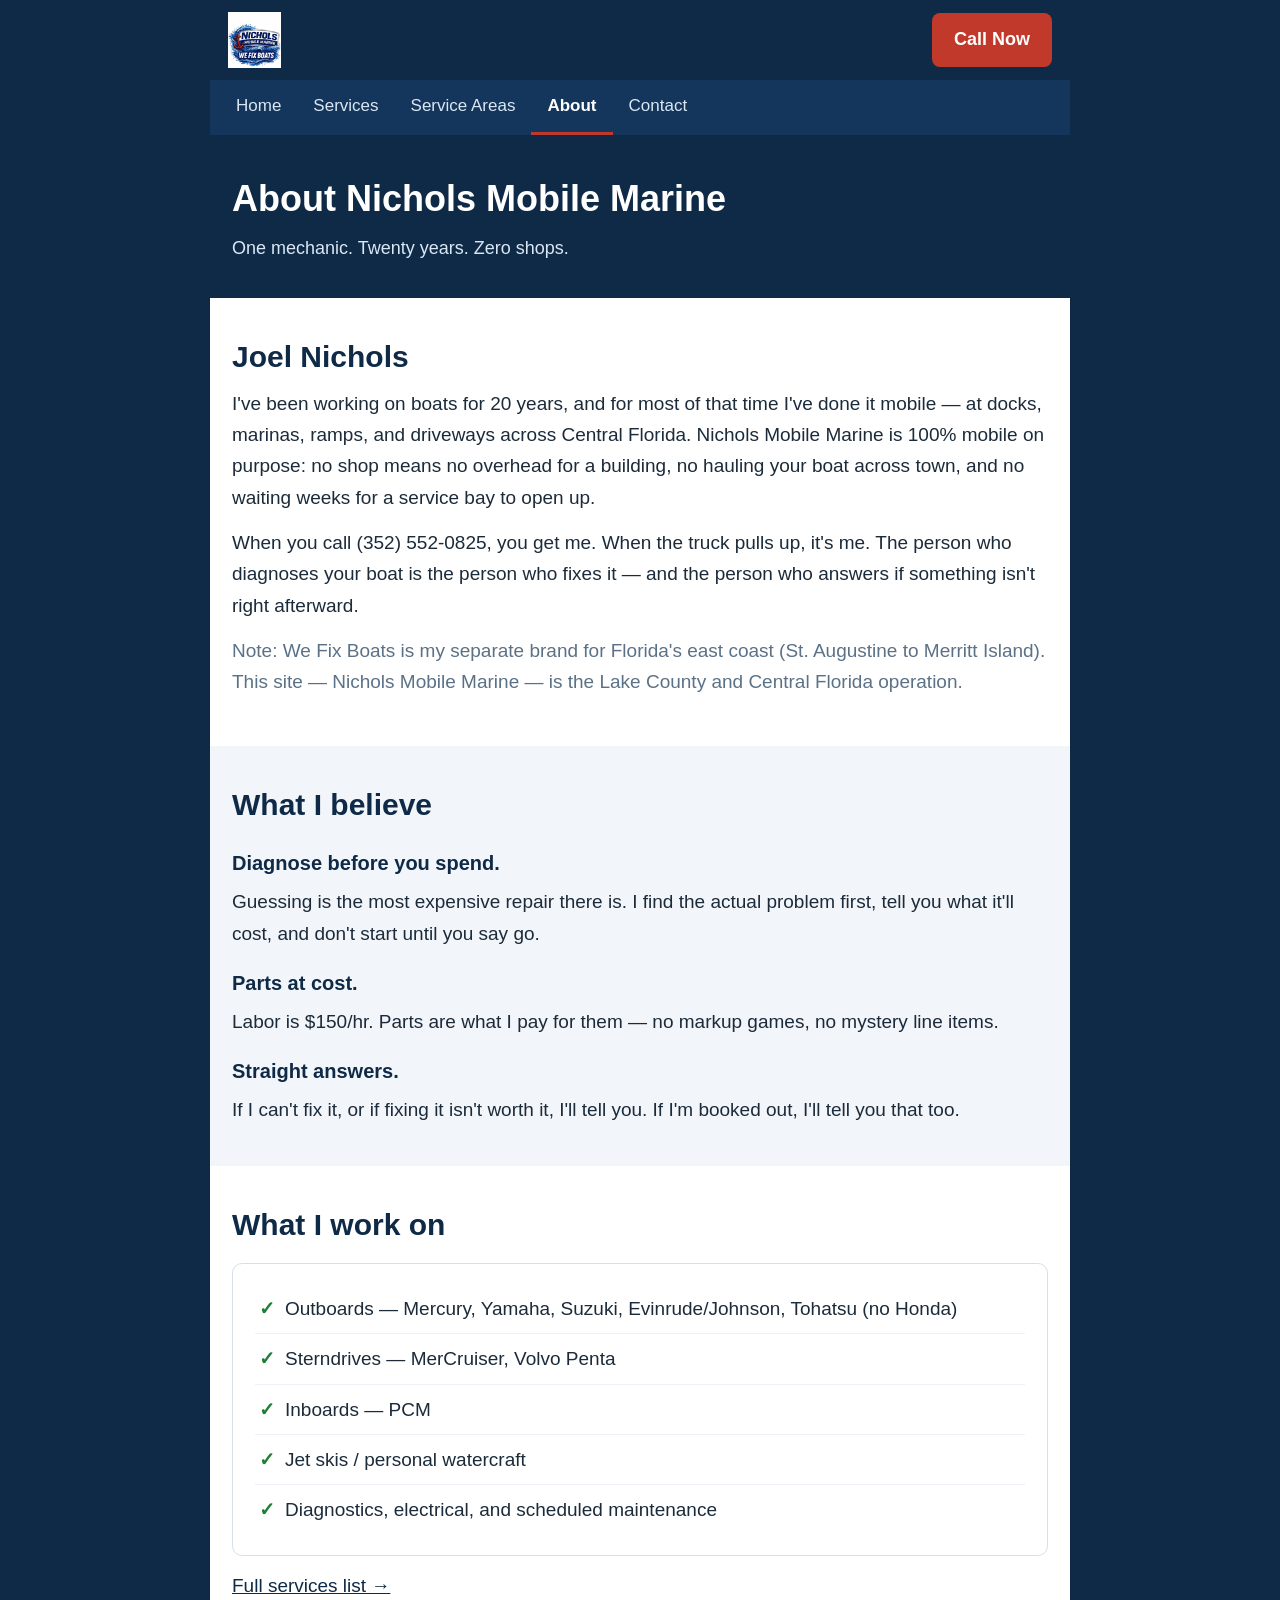
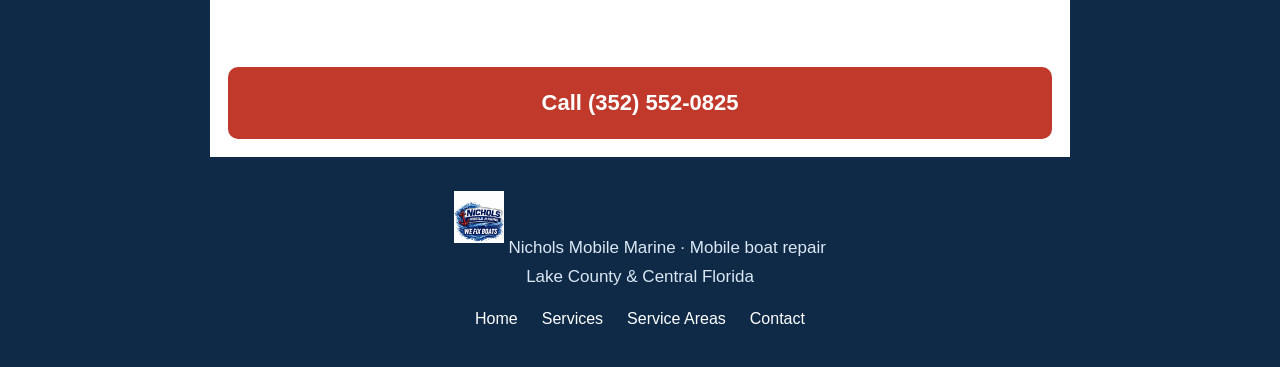
==== about.html @ 427df2a2 "Nichols Mobile Marine site — 5 pages, original Central Florida content" ====
<!DOCTYPE html>
<html lang="en">
<head>
<meta charset="UTF-8">
<meta name="viewport" content="width=device-width, initial-scale=1.0">
<title>About Joel Nichols — 20 Years Mobile Marine Experience | Nichols Mobile Marine</title>
<meta name="description" content="Joel Nichols — 20 years as a mobile marine mechanic in Central Florida. Nichols Mobile Marine is 100% mobile: no shop, no service-bay wait.">
<link rel="canonical" href="https://wefixboats.github.io/nichols-mobile-marine/about.html">
<link rel="stylesheet" href="styles.css">
</head>
<body>
<div class="wrap">
<nav class="top"><a class="brand" href="index.html"><img src="img/logo.png" alt="Nichols Mobile Marine — We Fix Boats"></a><a class="call" href="tel:+13525520825">Call Now</a></nav>
<nav class="links"><a href="index.html">Home</a><a href="services.html">Services</a><a href="service-areas.html">Service Areas</a><a class="active" href="about.html">About</a><a href="contact.html">Contact</a></nav>

<div class="pagehead">
<h1>About Nichols Mobile Marine</h1>
<div class="sub">One mechanic. Twenty years. Zero shops.</div>
</div>

<section>
<h2>Joel Nichols</h2>
<p>I've been working on boats for 20 years, and for most of that time I've done it mobile — at docks, marinas, ramps, and driveways across Central Florida. Nichols Mobile Marine is 100% mobile on purpose: no shop means no overhead for a building, no hauling your boat across town, and no waiting weeks for a service bay to open up.</p>
<p>When you call (352) 552-0825, you get me. When the truck pulls up, it's me. The person who diagnoses your boat is the person who fixes it — and the person who answers if something isn't right afterward.</p>
<p class="muted">Note: We Fix Boats is my separate brand for Florida's east coast (St. Augustine to Merritt Island). This site — Nichols Mobile Marine — is the Lake County and Central Florida operation.</p>
</section>

<section class="alt">
<h2>What I believe</h2>
<dl class="faq">
<dt>Diagnose before you spend.</dt>
<dd>Guessing is the most expensive repair there is. I find the actual problem first, tell you what it'll cost, and don't start until you say go.</dd>
<dt>Parts at cost.</dt>
<dd>Labor is $150/hr. Parts are what I pay for them — no markup games, no mystery line items.</dd>
<dt>Straight answers.</dt>
<dd>If I can't fix it, or if fixing it isn't worth it, I'll tell you. If I'm booked out, I'll tell you that too.</dd>
</dl>
</section>

<section>
<h2>What I work on</h2>
<div class="card"><ul>
<li>Outboards — Mercury, Yamaha, Suzuki, Evinrude/Johnson, Tohatsu (no Honda)</li>
<li>Sterndrives — MerCruiser, Volvo Penta</li>
<li>Inboards — PCM</li>
<li>Jet skis / personal watercraft</li>
<li>Diagnostics, electrical, and scheduled maintenance</li>
</ul></div>
<p class="muted"><a href="services.html">Full services list →</a></p>
</section>

<a class="callbtn" href="tel:+13525520825">Call (352) 552-0825</a>

<footer>
<img src="img/logo.png" alt="Nichols Mobile Marine logo" style="height:52px;margin:0 auto 10px;">
Nichols Mobile Marine · Mobile boat repair<br>Lake County &amp; Central Florida<br>
<nav><a href="index.html">Home</a><a href="services.html">Services</a><a href="service-areas.html">Service Areas</a><a href="contact.html">Contact</a></nav>
</footer>
</div>
</body>
</html>
---- styles.css ----
/* Nichols Mobile Marine — draft stylesheet */
*{box-sizing:border-box;margin:0;padding:0}
body{font-family:-apple-system,BlinkMacSystemFont,"Segoe UI",Roboto,Helvetica,Arial,sans-serif;background:#0e2a47;color:#1c2b3a;font-size:19px;line-height:1.65}
.wrap{max-width:860px;margin:0 auto;background:#fff;min-height:100vh}
.top{display:flex;align-items:center;justify-content:space-between;padding:12px 18px;background:#0e2a47}
.brand img{height:56px;display:block}
.call{display:inline-block;background:#c0392b;color:#fff;text-decoration:none;font-weight:700;padding:12px 22px;border-radius:8px;font-size:18px}
.links{display:flex;flex-wrap:nowrap;overflow-x:auto;background:#14355c;padding:0 10px;-webkit-overflow-scrolling:touch}
.links a{color:#dbe7f3;text-decoration:none;padding:12px 16px;font-size:17px;white-space:nowrap;flex-shrink:0}
.links a.active{color:#fff;font-weight:700;border-bottom:3px solid #c0392b}
.hero-photo{position:relative}
.hero-photo img{width:100%;height:340px;object-fit:cover;display:block}
.hero-overlay{position:absolute;inset:auto 0 0 0;background:linear-gradient(transparent,rgba(8,20,36,.88));color:#fff;padding:70px 22px 24px}
.hero-overlay h1{font-size:40px;line-height:1.15;margin-bottom:8px}
.hero-overlay .sub{font-size:19px;color:#dbe7f3}
.pagehead{background:#0e2a47;color:#fff;padding:34px 22px}
.pagehead h1{font-size:36px;margin-bottom:6px}
.pagehead .sub{color:#dbe7f3;font-size:18px}
.trustbar{display:flex;background:#14355c;color:#fff;text-align:center}
.trustbar div{flex:1;padding:16px 8px;font-size:16px}
.trustbar b{display:block;font-size:26px;color:#fff}
.callbtn{display:block;background:#c0392b;color:#fff;text-align:center;text-decoration:none;font-weight:700;font-size:22px;padding:18px;margin:18px;border-radius:10px}
.textbtn{display:block;background:#0e2a47;color:#fff;text-align:center;text-decoration:none;font-size:18px;padding:14px;margin:0 18px 6px;border-radius:10px}
section{padding:34px 22px}
section.alt{background:#f2f5f9}
h2{font-size:30px;margin-bottom:6px;color:#0e2a47}
.lede{font-size:20px;color:#4a6076;margin-bottom:16px}
section p{margin-bottom:14px}
.card{background:#fff;border:1px solid #d7e0ea;border-radius:10px;padding:20px 22px;margin:14px 0}
section.alt .card{background:#fff}
.card ul{list-style:none}
.card ul li{padding:9px 0 9px 30px;position:relative;border-bottom:1px solid #eef2f7}
.card ul li:last-child{border-bottom:none}
.card ul li:before{content:"✓";position:absolute;left:4px;color:#1e7e34;font-weight:700}
.card b{color:#0e2a47}
.price .big{font-size:30px;font-weight:700;color:#0e2a47;margin-bottom:10px}
.contact p{margin-bottom:10px}
.contact a{color:#0e2a47}
.muted{color:#5b7186}
.muted a{color:#0e2a47}
.gallery{display:grid;grid-template-columns:repeat(auto-fit,minmax(220px,1fr));gap:14px;margin-top:14px}
.gallery figure{background:#fff;border:1px solid #d7e0ea;border-radius:10px;overflow:hidden}
.gallery img{width:100%;height:190px;object-fit:cover;display:block}
.gallery figcaption{padding:12px 14px;font-size:16px;color:#4a6076}
.review{background:#fff;border:1px solid #d7e0ea;border-radius:10px;padding:18px 20px;margin:12px 0}
.stars{color:#e8a013;font-size:20px;letter-spacing:2px;margin-bottom:8px}
.review p{font-size:18px}
.review .who{color:#5b7186;font-size:16px;margin-top:10px}
.chips{display:flex;flex-wrap:wrap;gap:10px;margin-top:12px}
.chip{background:#0e2a47;color:#fff;padding:9px 18px;border-radius:999px;font-size:17px}
.faq dt{font-weight:700;color:#0e2a47;font-size:20px;margin:18px 0 6px}
.faq dd{margin-bottom:6px}
footer{background:#0e2a47;color:#dbe7f3;text-align:center;padding:34px 22px;font-size:17px}
footer nav{margin-top:14px}
footer nav a{color:#fff;text-decoration:none;margin:0 12px;font-size:16px}
@media(max-width:600px){
  body{font-size:18px}
  .hero-overlay h1{font-size:32px}
  .hero-photo img{height:260px}
  h2{font-size:26px}
  .trustbar b{font-size:22px}
  .callbtn{font-size:20px}
}
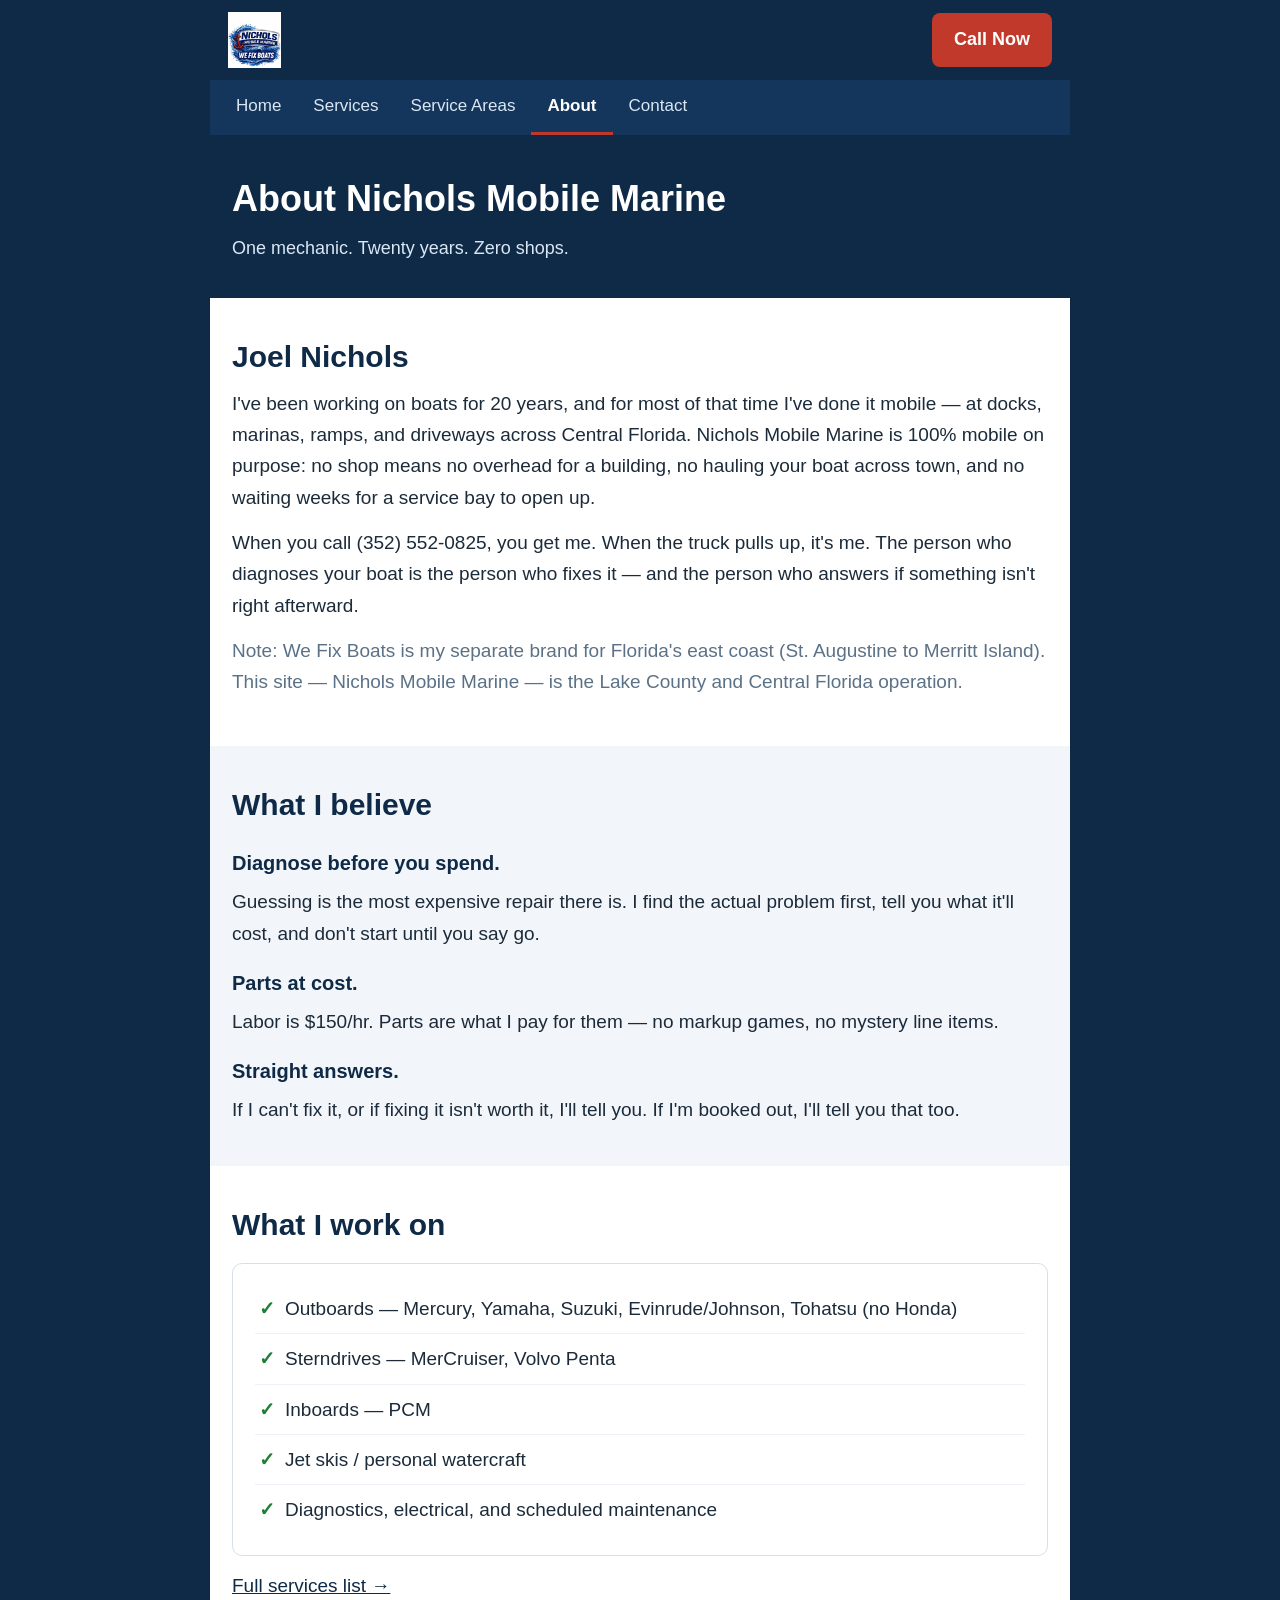
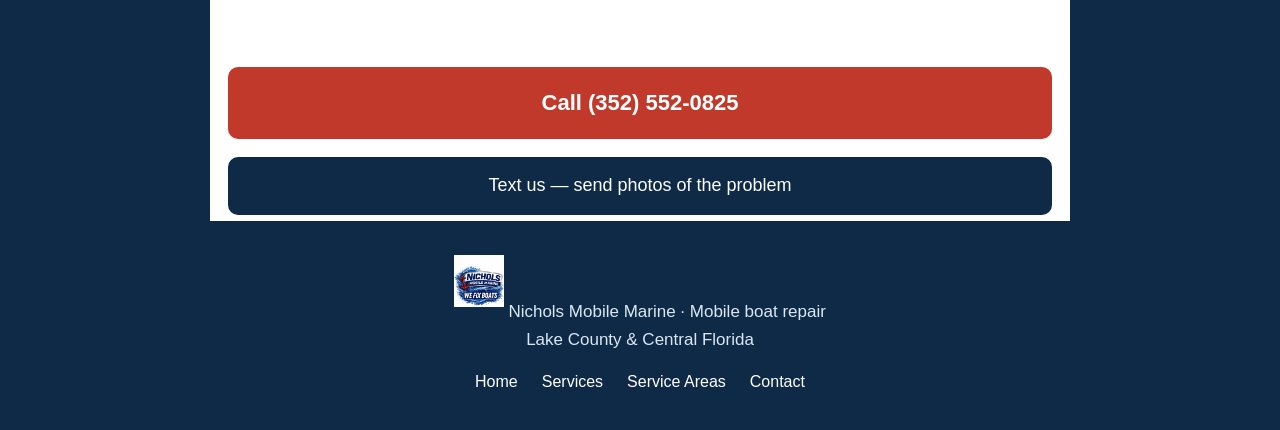
==== commit 4aed72c0: "Add text button to About page" ====
--- a/about.html
+++ b/about.html
@@ -50,6 +50,7 @@
 </section>
 
 <a class="callbtn" href="tel:+13525520825">Call (352) 552-0825</a>
+<a class="textbtn" href="sms:+13525520825">Text us — send photos of the problem</a>
 
 <footer>
 <img src="img/logo.png" alt="Nichols Mobile Marine logo" style="height:52px;margin:0 auto 10px;">
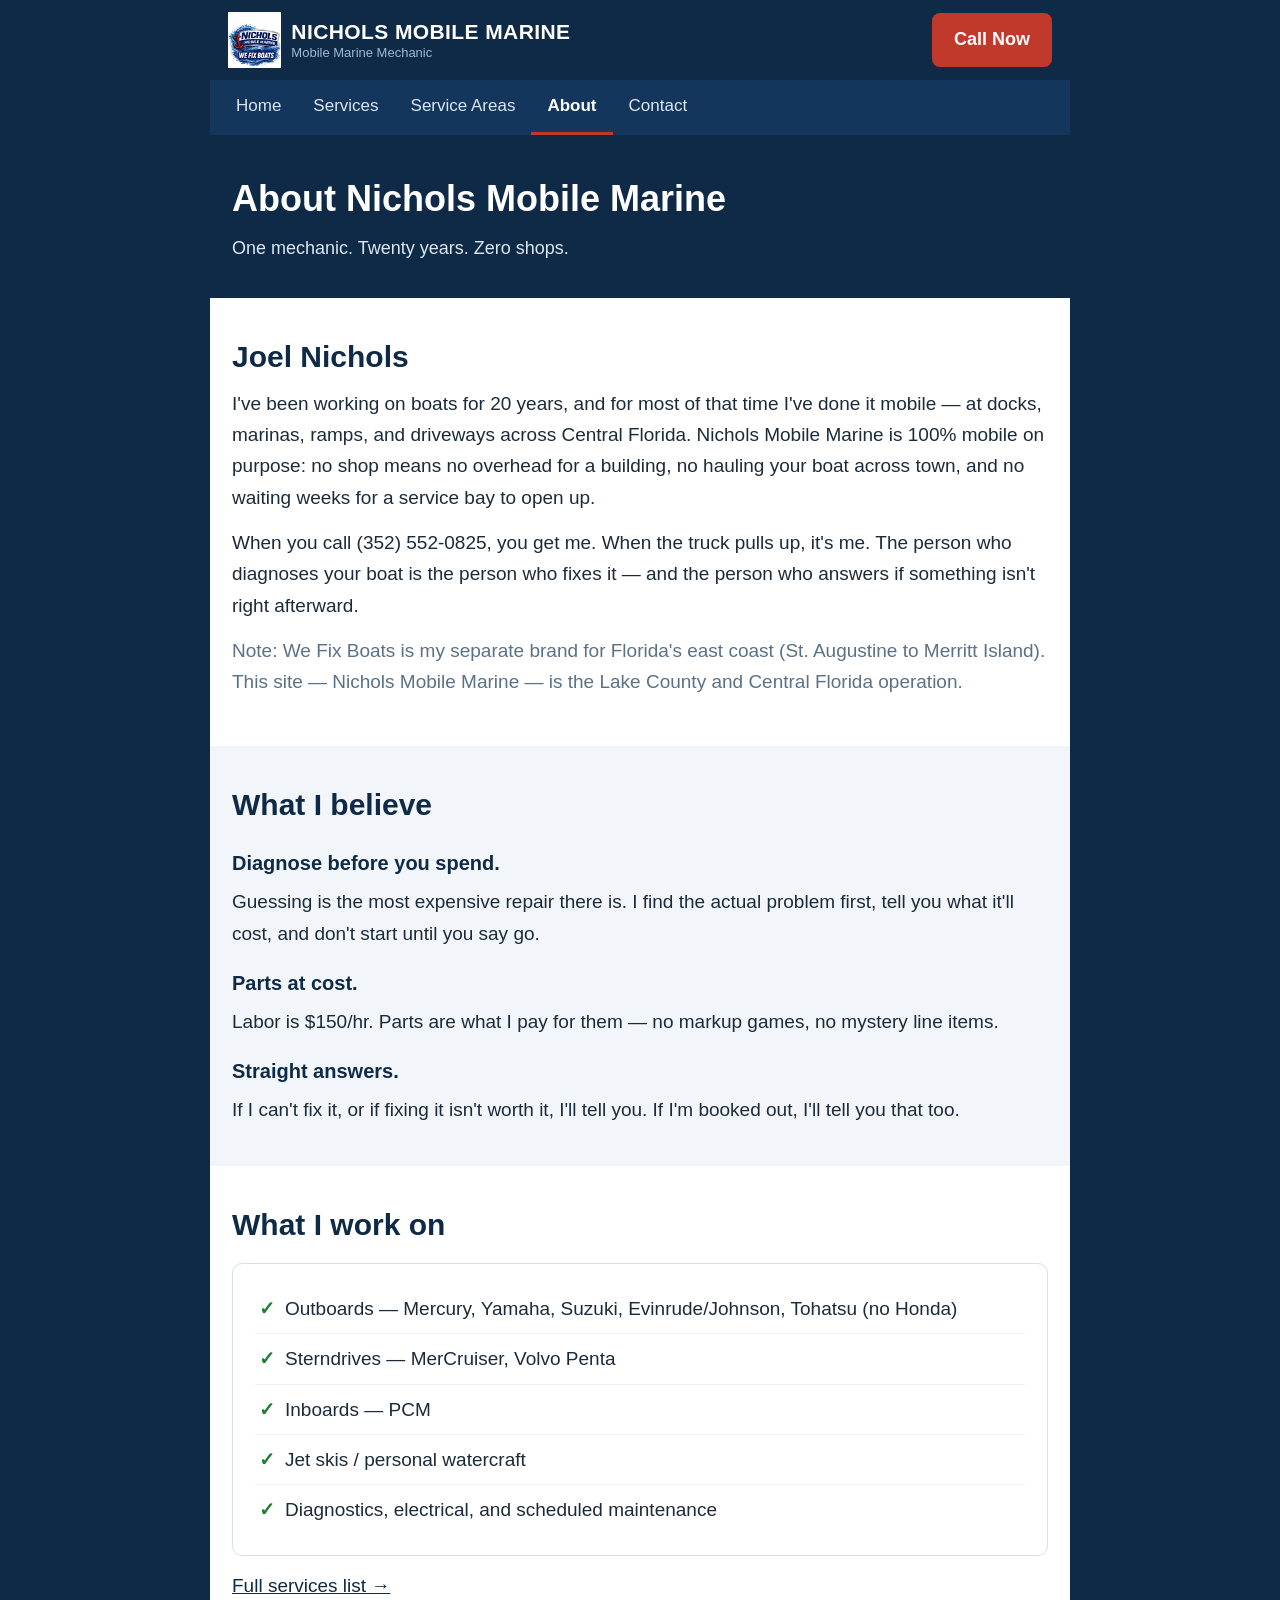
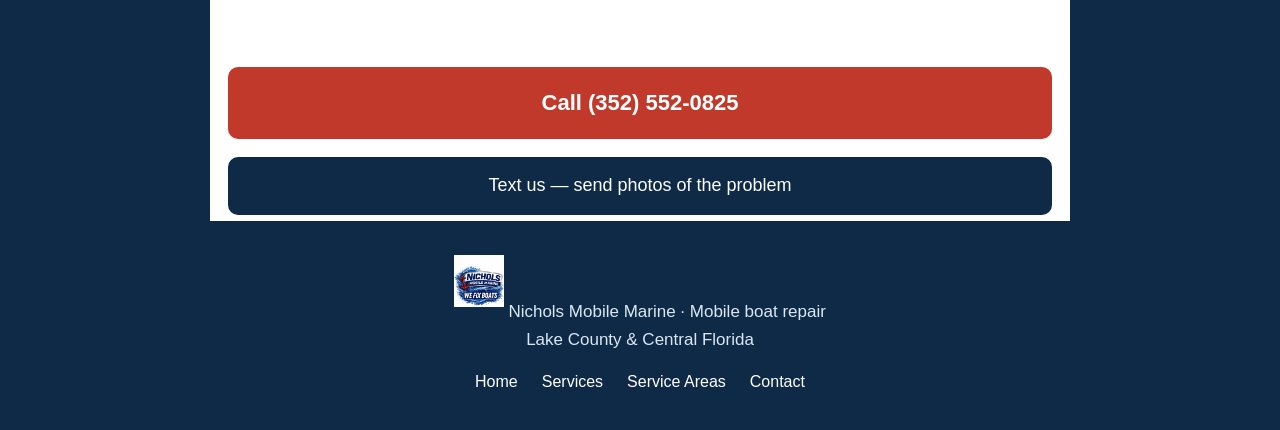
==== commit bc247ffa: "Show NICHOLS MOBILE MARINE as visible text in header with Mobile Marine Mechanic tagline (all 5 page" ====
--- a/about.html
+++ b/about.html
@@ -10,7 +10,7 @@
 </head>
 <body>
 <div class="wrap">
-<nav class="top"><a class="brand" href="index.html"><img src="img/logo.png" alt="Nichols Mobile Marine — We Fix Boats"></a><a class="call" href="tel:+13525520825">Call Now</a></nav>
+<nav class="top"><a class="brand" href="index.html"><img src="img/logo.png" alt="Nichols Mobile Marine — We Fix Boats"><span class="brand-text"><span class="brand-name">NICHOLS MOBILE MARINE</span><span class="brand-tag">Mobile Marine Mechanic</span></span></a><a class="call" href="tel:+13525520825">Call Now</a></nav>
 <nav class="links"><a href="index.html">Home</a><a href="services.html">Services</a><a href="service-areas.html">Service Areas</a><a class="active" href="about.html">About</a><a href="contact.html">Contact</a></nav>
 
 <div class="pagehead">
--- a/styles.css
+++ b/styles.css
@@ -4,6 +4,18 @@
 .wrap{max-width:860px;margin:0 auto;background:#fff;min-height:100vh}
 .top{display:flex;align-items:center;justify-content:space-between;padding:12px 18px;background:#0e2a47}
 .brand img{height:56px;display:block}
+.brand{display:flex;align-items:center;gap:10px;text-decoration:none;min-width:0}
+.brand-text{display:flex;flex-direction:column;line-height:1.25;min-width:0}
+.brand-name{color:#fff;font-weight:800;font-size:21px;letter-spacing:.4px;white-space:nowrap}
+.brand-tag{color:#9fb8d3;font-size:13px;white-space:nowrap}
+@media (max-width:560px){
+.top{padding:10px 12px}
+.brand img{height:48px}
+.brand{gap:8px}
+.brand-name{font-size:15px}
+.brand-tag{font-size:11px}
+.call{padding:10px 14px;font-size:16px}
+}
 .call{display:inline-block;background:#c0392b;color:#fff;text-decoration:none;font-weight:700;padding:12px 22px;border-radius:8px;font-size:18px}
 .links{display:flex;flex-wrap:nowrap;overflow-x:auto;background:#14355c;padding:0 10px;-webkit-overflow-scrolling:touch}
 .links a{color:#dbe7f3;text-decoration:none;padding:12px 16px;font-size:17px;white-space:nowrap;flex-shrink:0}
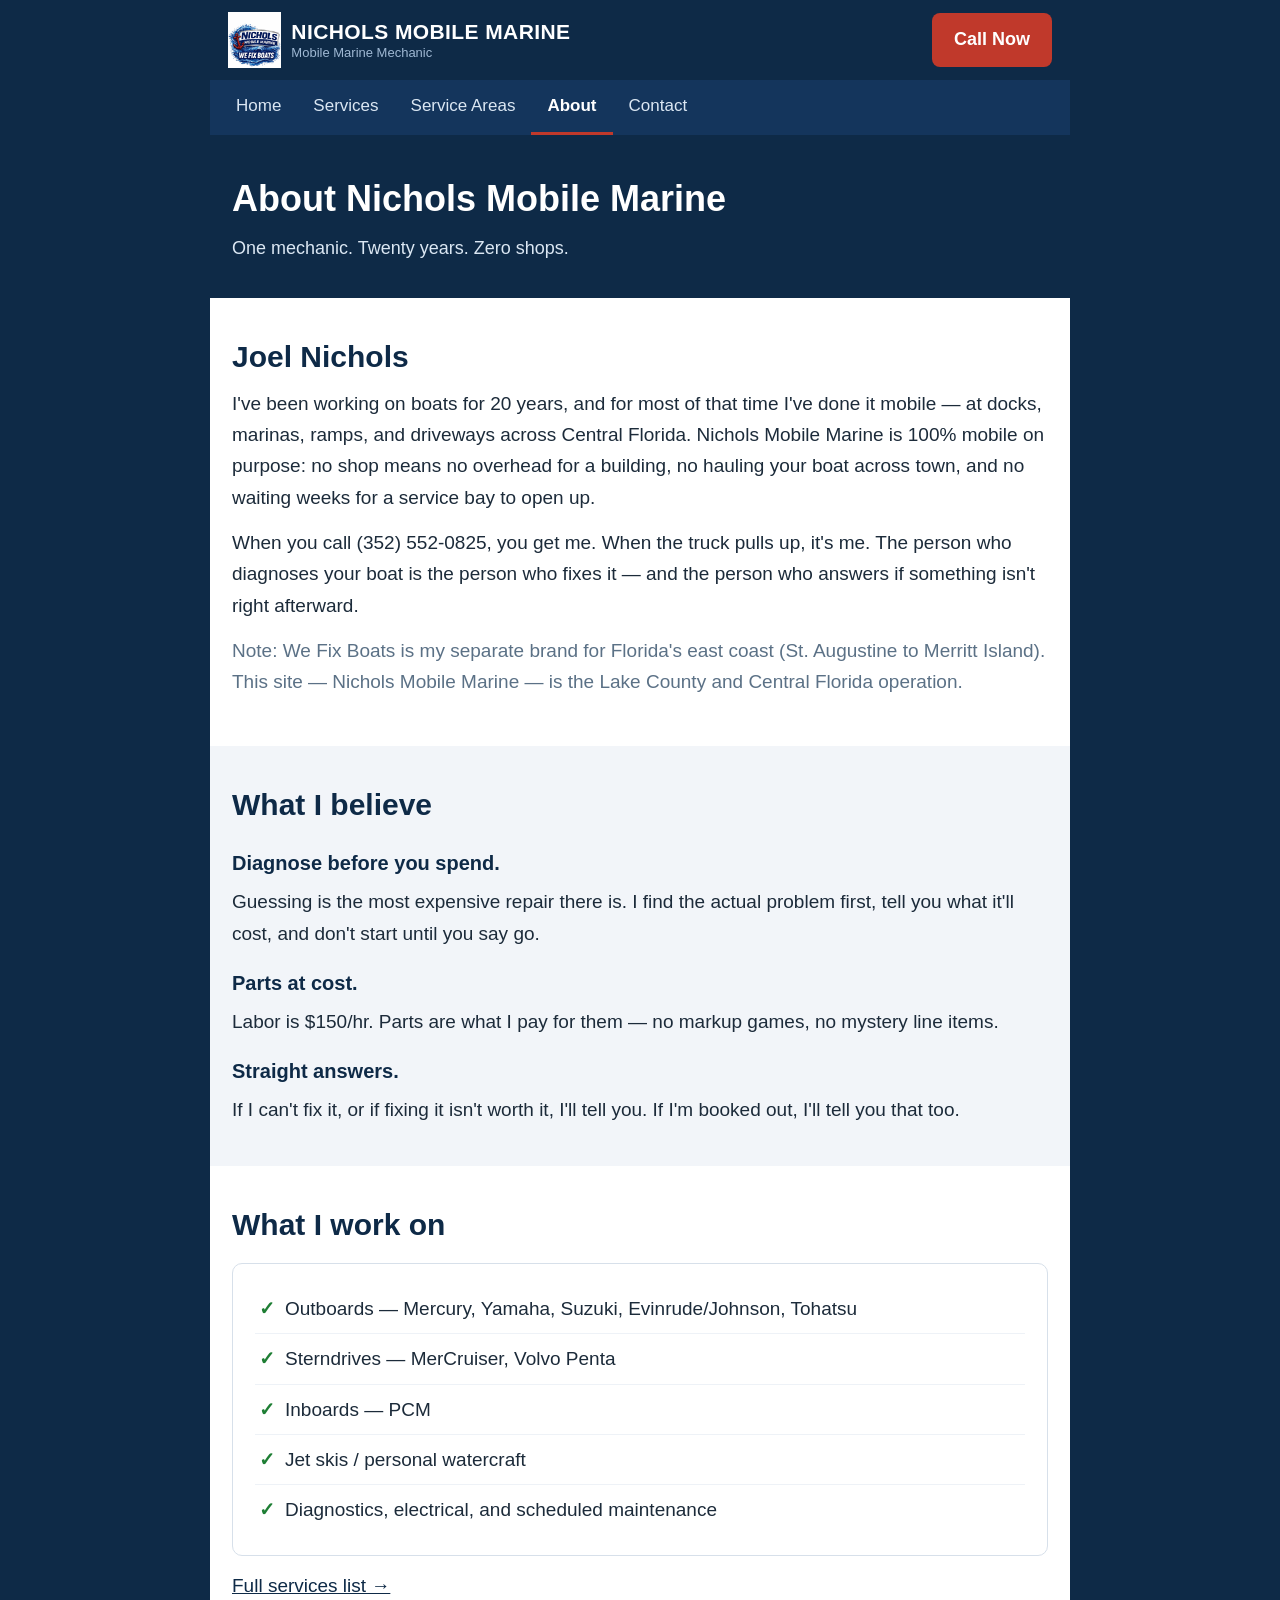
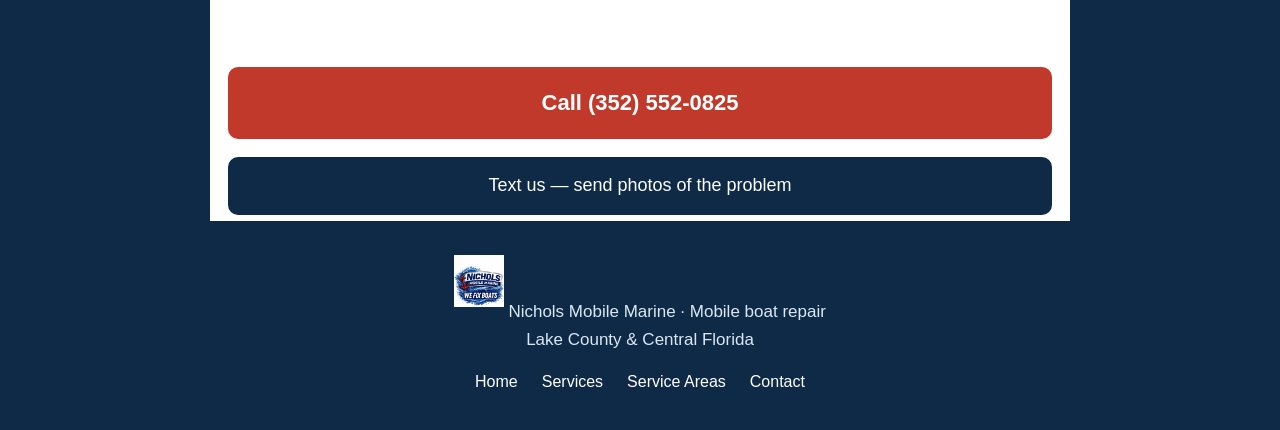
==== commit 858c3fb1: "Remove remaining Honda mentions (FAQ, About)" ====
--- a/about.html
+++ b/about.html
@@ -40,7 +40,7 @@
 <section>
 <h2>What I work on</h2>
 <div class="card"><ul>
-<li>Outboards — Mercury, Yamaha, Suzuki, Evinrude/Johnson, Tohatsu (no Honda)</li>
+<li>Outboards — Mercury, Yamaha, Suzuki, Evinrude/Johnson, Tohatsu</li>
 <li>Sterndrives — MerCruiser, Volvo Penta</li>
 <li>Inboards — PCM</li>
 <li>Jet skis / personal watercraft</li>
